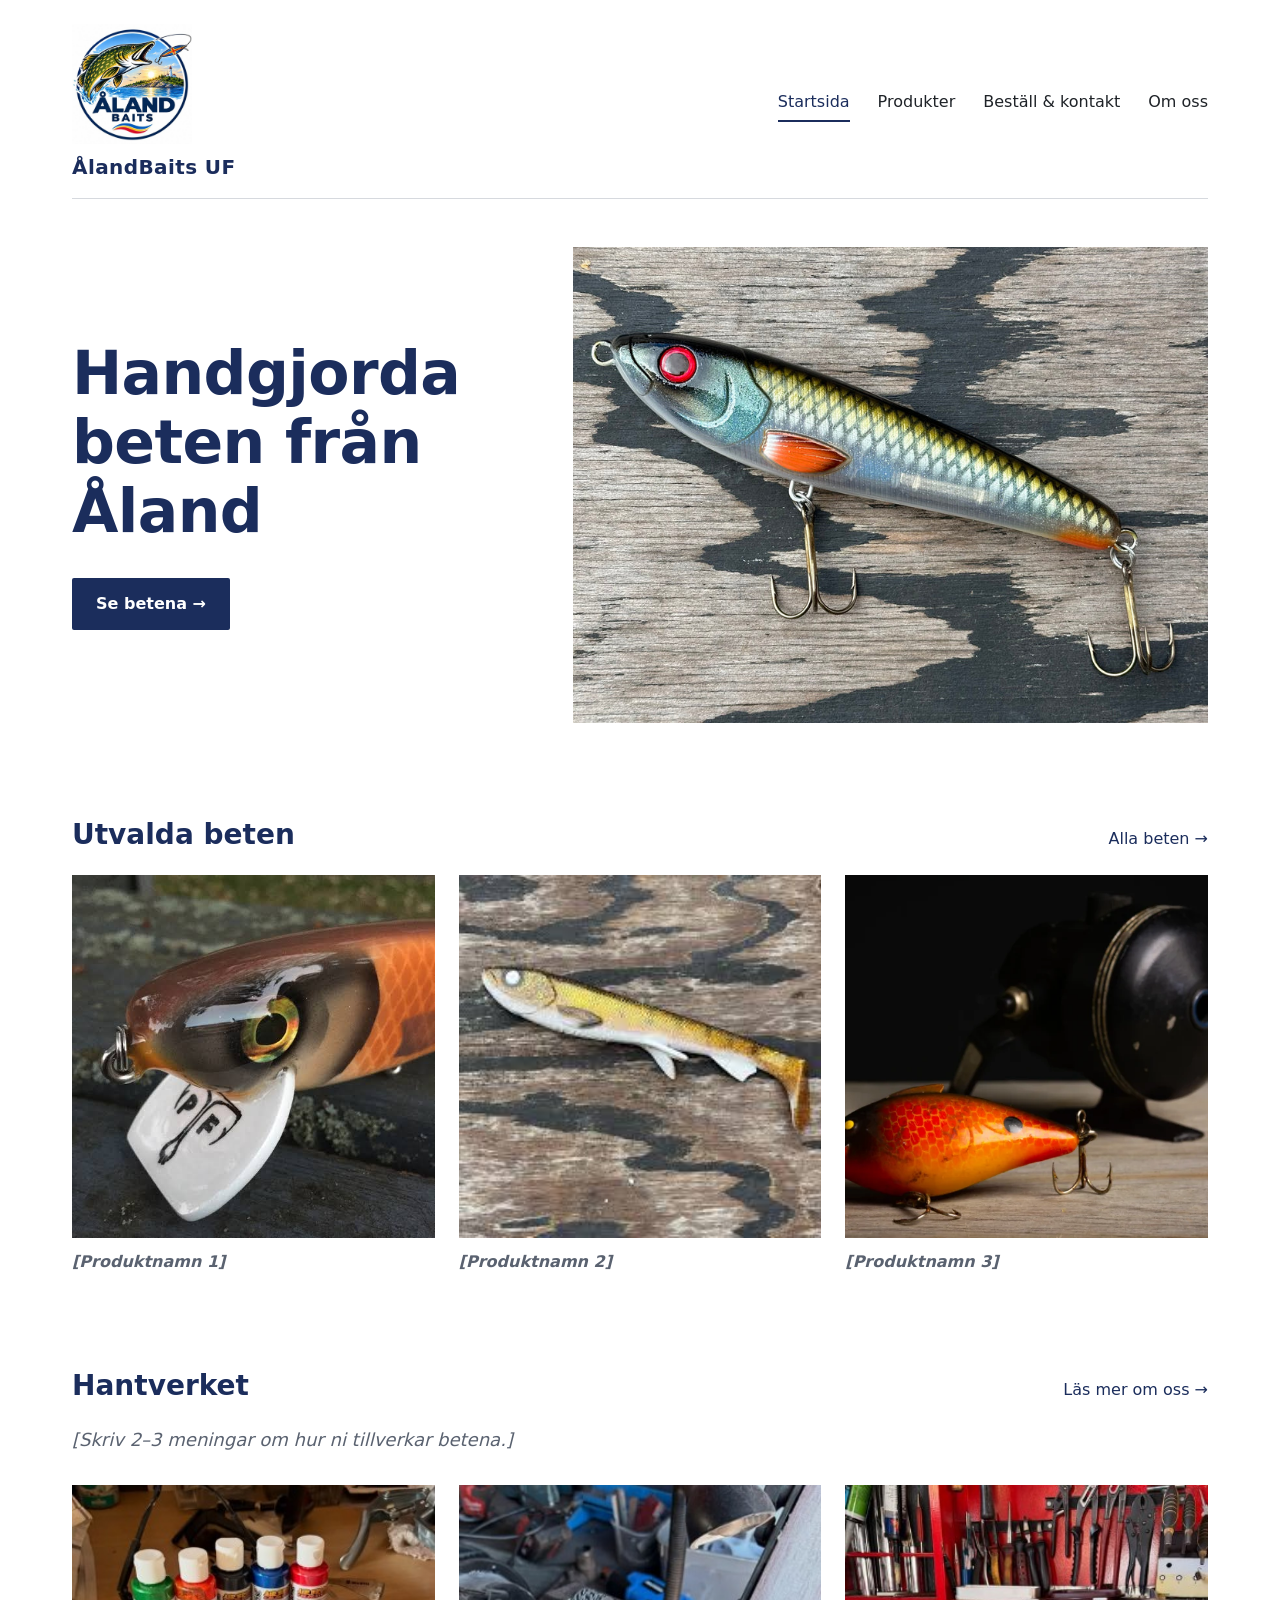
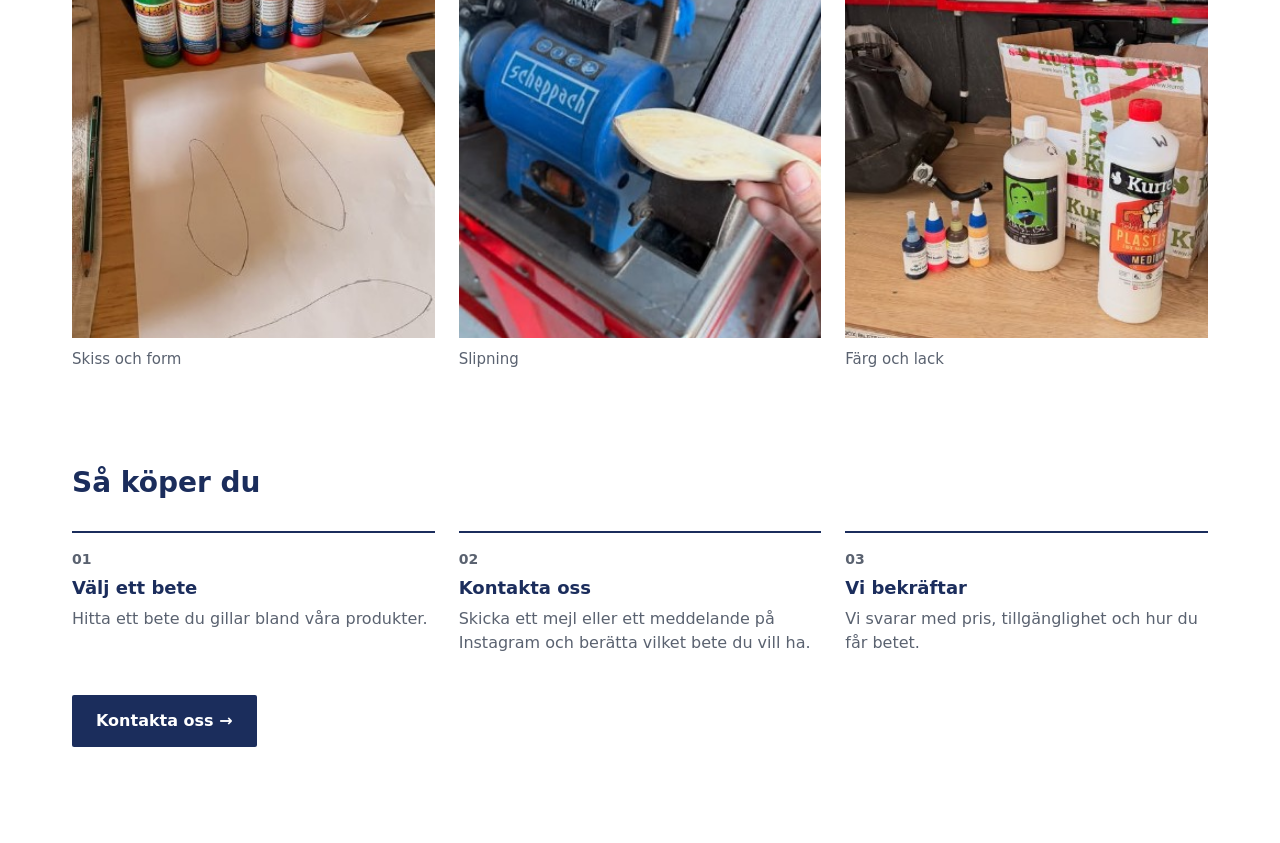
==== index.html @ a207cc2d "Första versionen av Åland Baits startsida Grundstruktur, navigering, startsida med toppbild, utvalda" ====
<!DOCTYPE html>
<html lang="sv">
<head>
  <meta charset="UTF-8">
  <meta name="viewport" content="width=device-width, initial-scale=1.0">
  <title>Åland Baits UF – Handgjorda beten från Åland</title>
  <meta name="description" content="Åland Baits UF tillverkar handgjorda fiskedrag på Åland.">
  <link rel="stylesheet" href="css/style.css">
</head>
<body>

  <header class="site-header">
    <div class="header-top">
      <a href="index.html" class="brand">
        <img src="bilder/logotyp.jpg" alt="Åland Baits logotyp" class="brand-logo" width="120" height="120">
        <span class="brand-name">ÅlandBaits UF</span>
      </a>
      <nav aria-label="Huvudmeny">
        <ul class="nav">
          <li><a href="index.html" aria-current="page">Startsida</a></li>
          <li><a href="produkter.html">Produkter</a></li>
          <li><a href="bestall.html">Beställ &amp; kontakt</a></li>
          <li><a href="om-oss.html">Om oss</a></li>
        </ul>
      </nav>
    </div>
    <hr class="brand-line">
  </header>

  <main>

    <!-- 1. Toppbild -->
    <section class="hero">
      <div class="hero-text">
        <h1>Handgjorda beten från Åland</h1>
        <a href="produkter.html" class="button">Se betena →</a>
      </div>
      <div class="media hero-media">
        <img src="bilder/hero.jpg" alt="Handmålat träbete på väderbitet trä">
      </div>
    </section>

    <!-- 2. Utvalda beten – byt [Produktnamn] mot riktiga namn -->
    <section class="section" aria-labelledby="utvalda-rubrik">
      <div class="section-head">
        <h2 id="utvalda-rubrik">Utvalda beten</h2>
        <a href="produkter.html" class="more-link">Alla beten →</a>
      </div>
      <ul class="product-grid">
        <li>
          <a href="produkter.html" class="product-card">
            <div class="media"><img src="bilder/produkt-1.jpg" alt="" loading="lazy"></div>
            <span class="product-name placeholder-text">[Produktnamn 1]</span>
          </a>
        </li>
        <li>
          <a href="produkter.html" class="product-card">
            <div class="media"><img src="bilder/produkt-2.jpg" alt="" loading="lazy"></div>
            <span class="product-name placeholder-text">[Produktnamn 2]</span>
          </a>
        </li>
        <li>
          <a href="produkter.html" class="product-card">
            <div class="media"><img src="bilder/produkt-3.webp" alt="" loading="lazy"></div>
            <span class="product-name placeholder-text">[Produktnamn 3]</span>
          </a>
        </li>
      </ul>
    </section>

    <!-- 3. Hantverket -->
    <section class="section" aria-labelledby="hantverk-rubrik">
      <div class="section-head">
        <h2 id="hantverk-rubrik">Hantverket</h2>
        <a href="om-oss.html" class="more-link">Läs mer om oss →</a>
      </div>
      <p class="lead placeholder-text">[Skriv 2–3 meningar om hur ni tillverkar betena.]</p>
      <ol class="process-grid">
        <li>
          <figure>
            <div class="media"><img src="bilder/verkstad-1.jpg" alt="Skisser av betesformer bredvid ett utsågat träämne och färgflaskor" loading="lazy"></div>
            <figcaption>Skiss och form</figcaption>
          </figure>
        </li>
        <li>
          <figure>
            <div class="media"><img src="bilder/verkstad-2.jpg" alt="Ett träämne slipas mot en bandslip i verkstaden" loading="lazy"></div>
            <figcaption>Slipning</figcaption>
          </figure>
        </li>
        <li>
          <figure>
            <div class="media"><img src="bilder/verkstad-3.jpg" alt="Färg och lack på arbetsbänken" loading="lazy"></div>
            <figcaption>Färg och lack</figcaption>
          </figure>
        </li>
      </ol>
    </section>

    <!-- 4. Så köper du -->
    <section class="section" aria-labelledby="kop-rubrik">
      <h2 id="kop-rubrik">Så köper du</h2>
      <ol class="steps">
        <li>
          <h3>Välj ett bete</h3>
          <p>Hitta ett bete du gillar bland våra produkter.</p>
        </li>
        <li>
          <h3>Kontakta oss</h3>
          <p>Skicka ett mejl eller ett meddelande på Instagram och berätta vilket bete du vill ha.</p>
        </li>
        <li>
          <h3>Vi bekräftar</h3>
          <p>Vi svarar med pris, tillgänglighet och hur du får betet.</p>
        </li>
      </ol>
      <a href="bestall.html" class="button">Kontakta oss →</a>
    </section>

  </main>

  <script src="js/bilder.js"></script>

</body>
</html>
---- css/style.css ----
/* Grundvariabler – färger hämtade från logotypen */
:root {
  --navy: #1b2d5c;
  --text: #1f2328;
  --muted: #5a6270;
  --line: #d6d9de;
  --bg: #ffffff;
  --surface: #f1efeb;
  --page-width: 1200px;
  --gutter: 32px;
}

*,
*::before,
*::after {
  box-sizing: border-box;
}

body {
  margin: 0;
  background: var(--bg);
  color: var(--text);
  font-family: system-ui, -apple-system, "Segoe UI", Roboto, Arial, sans-serif;
  line-height: 1.5;
}

h1,
h2,
h3 {
  color: var(--navy);
  line-height: 1.15;
  margin: 0;
}

/* Sidhuvud */
.site-header {
  max-width: var(--page-width);
  margin: 0 auto;
  padding: 24px var(--gutter) 0;
}

.header-top {
  display: flex;
  justify-content: space-between;
  align-items: center;
  gap: 24px;
}

.brand {
  display: inline-flex;
  flex-direction: column;
  align-items: flex-start;
  gap: 8px;
  text-decoration: none;
  color: var(--navy);
}

.brand-logo {
  display: block;
  width: 120px;
  height: auto;
}

.brand-name {
  font-size: 1.25rem;
  font-weight: 700;
  letter-spacing: 0.02em;
}

/* Navigering */
.nav {
  display: flex;
  flex-wrap: wrap;
  gap: 8px 28px;
  margin: 0;
  padding: 0;
  list-style: none;
}

.nav a {
  display: inline-block;
  padding: 6px 0;
  color: var(--text);
  font-weight: 500;
  text-decoration: none;
  border-bottom: 2px solid transparent;
}

.nav a:hover,
.nav a:focus-visible {
  color: var(--navy);
  border-bottom-color: var(--line);
}

.nav a[aria-current="page"] {
  color: var(--navy);
  border-bottom-color: var(--navy);
}

.brand-line {
  border: 0;
  border-top: 1px solid var(--line);
  margin: 16px 0 0;
}

/* Innehåll */
main {
  max-width: var(--page-width);
  margin: 0 auto;
  padding: 0 var(--gutter) 96px;
}

.section {
  margin-top: 96px;
}

.section h2 {
  font-size: 1.75rem;
}

.section-head {
  display: flex;
  justify-content: space-between;
  align-items: baseline;
  gap: 16px;
  margin-bottom: 24px;
}

.more-link {
  color: var(--navy);
  font-weight: 500;
  text-decoration: none;
  white-space: nowrap;
}

.more-link:hover {
  text-decoration: underline;
}

.lead {
  max-width: 60ch;
  margin: 0 0 32px;
  font-size: 1.125rem;
}

.button {
  display: inline-block;
  padding: 14px 24px;
  background: var(--navy);
  color: #fff;
  font-weight: 600;
  text-decoration: none;
  border-radius: 2px;
}

.button:hover,
.button:focus-visible {
  background: #0f1d40;
}

/* Text som ska bytas ut */
.placeholder-text {
  color: var(--muted);
  font-style: italic;
}

/* Bildram med platshållare om bilden saknas (se js/bilder.js) */
.media {
  position: relative;
  aspect-ratio: 1 / 1;
  overflow: hidden;
  background: var(--surface);
}

.media img {
  display: block;
  width: 100%;
  height: 100%;
  object-fit: cover;
}

.media.is-missing img {
  display: none;
}

.media.is-missing::after {
  content: "Bild saknas\A" attr(data-file);
  white-space: pre;
  position: absolute;
  inset: 0;
  display: flex;
  align-items: center;
  justify-content: center;
  text-align: center;
  color: var(--muted);
  font-size: 0.875rem;
  border: 1px dashed var(--line);
}

/* 1. Toppbild */
.hero {
  display: grid;
  grid-template-columns: 5fr 7fr;
  align-items: center;
  gap: 48px;
  margin-top: 48px;
}

.hero h1 {
  font-size: clamp(2.25rem, 5vw, 3.75rem);
  letter-spacing: -0.01em;
  margin-bottom: 32px;
}

.hero-media {
  aspect-ratio: 4 / 3;
}

/* 2. Utvalda beten */
.product-grid,
.process-grid,
.steps {
  display: grid;
  grid-template-columns: repeat(3, 1fr);
  gap: 24px;
  margin: 0;
  padding: 0;
  list-style: none;
}

.product-card {
  display: block;
  color: inherit;
  text-decoration: none;
}

.product-card img {
  transition: transform 0.3s ease;
}

.product-card:hover img {
  transform: scale(1.03);
}

.product-name {
  display: block;
  margin-top: 12px;
  font-weight: 600;
}

/* 3. Hantverket */
.process-grid figure {
  margin: 0;
}

.process-grid .media {
  aspect-ratio: 4 / 5;
}

.process-grid figcaption {
  margin-top: 10px;
  color: var(--muted);
  font-size: 0.9375rem;
}

/* 4. Så köper du */
.section > h2 {
  margin-bottom: 32px;
}

.steps {
  counter-reset: step;
  margin-bottom: 40px;
}

.steps li {
  counter-increment: step;
  padding-top: 16px;
  border-top: 2px solid var(--navy);
}

.steps li::before {
  content: counter(step, decimal-leading-zero);
  display: block;
  margin-bottom: 8px;
  color: var(--muted);
  font-size: 0.875rem;
  font-weight: 600;
}

.steps h3 {
  font-size: 1.125rem;
}

.steps p {
  margin: 8px 0 0;
  color: var(--muted);
}

@media (prefers-reduced-motion: reduce) {
  .product-card img {
    transition: none;
  }
}

/* Surfplatta */
@media (max-width: 900px) {
  .hero {
    grid-template-columns: 1fr;
    gap: 24px;
  }

  .hero-text {
    order: 1;
  }

  .hero h1 {
    margin-bottom: 20px;
  }
}

/* Mobil */
@media (max-width: 600px) {
  :root {
    --gutter: 16px;
  }

  .site-header {
    padding-top: 16px;
  }

  .header-top {
    flex-direction: column;
    align-items: stretch;
    gap: 12px;
  }

  .brand {
    align-self: flex-start;
  }

  .nav {
    justify-content: space-between;
    gap: 4px 8px;
    font-size: 0.9375rem;
  }

  .brand-logo {
    width: 88px;
  }

  .hero {
    margin-top: 24px;
  }

  .section {
    margin-top: 64px;
  }

  .section h2 {
    font-size: 1.5rem;
  }

  .product-grid,
  .steps {
    grid-template-columns: 1fr;
  }

  .product-grid {
    gap: 32px;
  }

  .process-grid {
    gap: 8px;
  }

  .process-grid figcaption {
    font-size: 0.8125rem;
  }
}
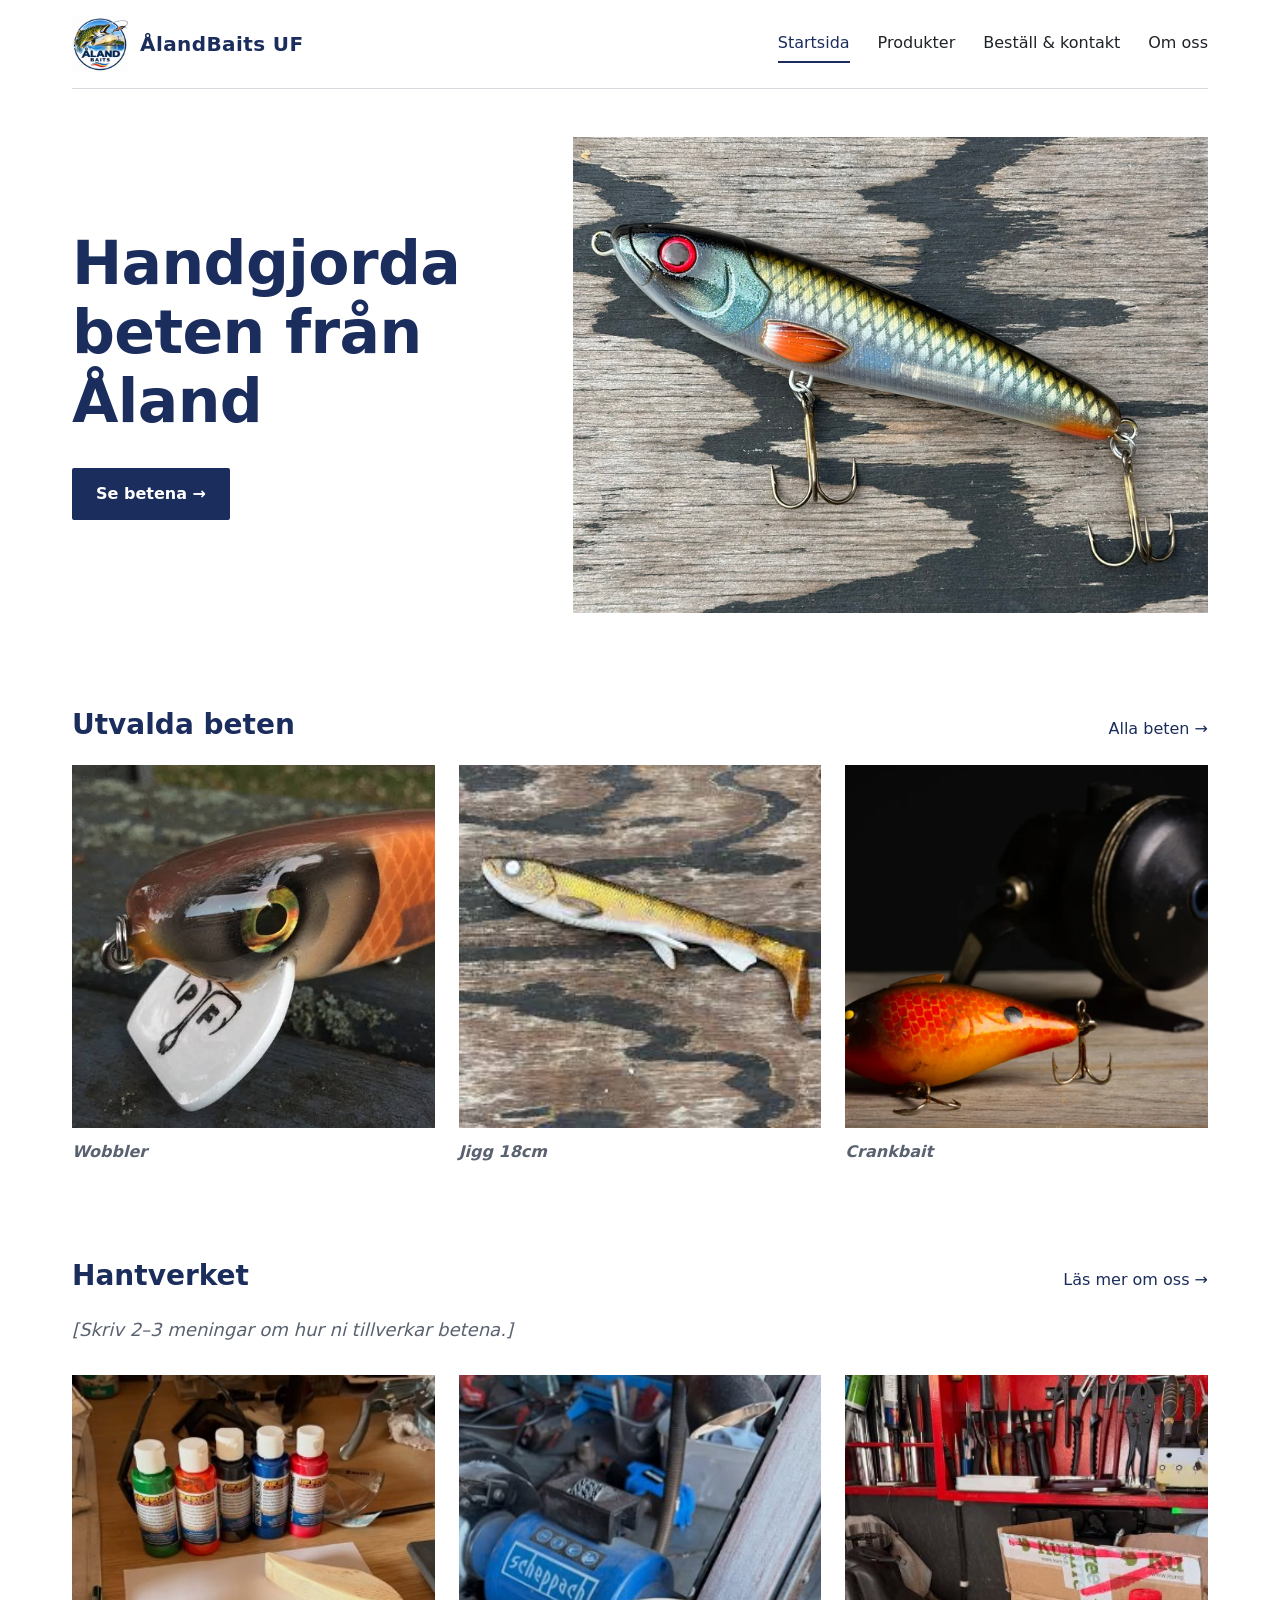
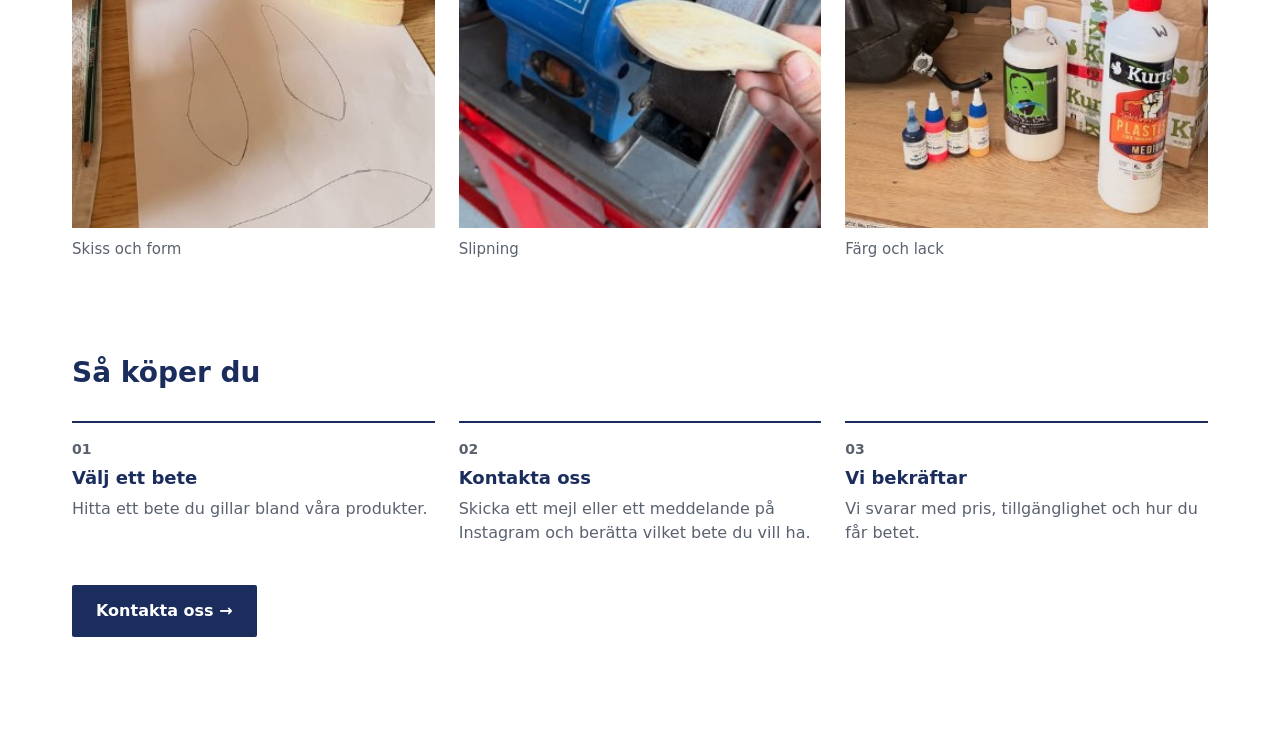
==== commit dece3768: "Smalare sidhuvud med logotyp och namn på samma rad Co-Authored-By: Claude Opus 5.5 <noreply@anthropi" ====
--- a/index.html
+++ b/index.html
@@ -50,19 +50,19 @@
         <li>
           <a href="produkter.html" class="product-card">
             <div class="media"><img src="bilder/produkt-1.jpg" alt="" loading="lazy"></div>
-            <span class="product-name placeholder-text">[Produktnamn 1]</span>
+            <span class="product-name placeholder-text">Wobbler</span>
           </a>
         </li>
         <li>
           <a href="produkter.html" class="product-card">
             <div class="media"><img src="bilder/produkt-2.jpg" alt="" loading="lazy"></div>
-            <span class="product-name placeholder-text">[Produktnamn 2]</span>
+            <span class="product-name placeholder-text">Jigg 18cm</span>
           </a>
         </li>
         <li>
           <a href="produkter.html" class="product-card">
             <div class="media"><img src="bilder/produkt-3.webp" alt="" loading="lazy"></div>
-            <span class="product-name placeholder-text">[Produktnamn 3]</span>
+            <span class="product-name placeholder-text">Crankbait</span>
           </a>
         </li>
       </ul>
--- a/css/style.css
+++ b/css/style.css
@@ -36,7 +36,7 @@
 .site-header {
   max-width: var(--page-width);
   margin: 0 auto;
-  padding: 24px var(--gutter) 0;
+  padding: 16px var(--gutter) 0;
 }
 
 .header-top {
@@ -48,16 +48,15 @@
 
 .brand {
   display: inline-flex;
-  flex-direction: column;
-  align-items: flex-start;
-  gap: 8px;
+  align-items: center;
+  gap: 12px;
   text-decoration: none;
   color: var(--navy);
 }
 
 .brand-logo {
   display: block;
-  width: 120px;
+  width: 56px;
   height: auto;
 }
 
@@ -346,7 +345,7 @@
   }
 
   .brand-logo {
-    width: 88px;
+    width: 48px;
   }
 
   .hero {
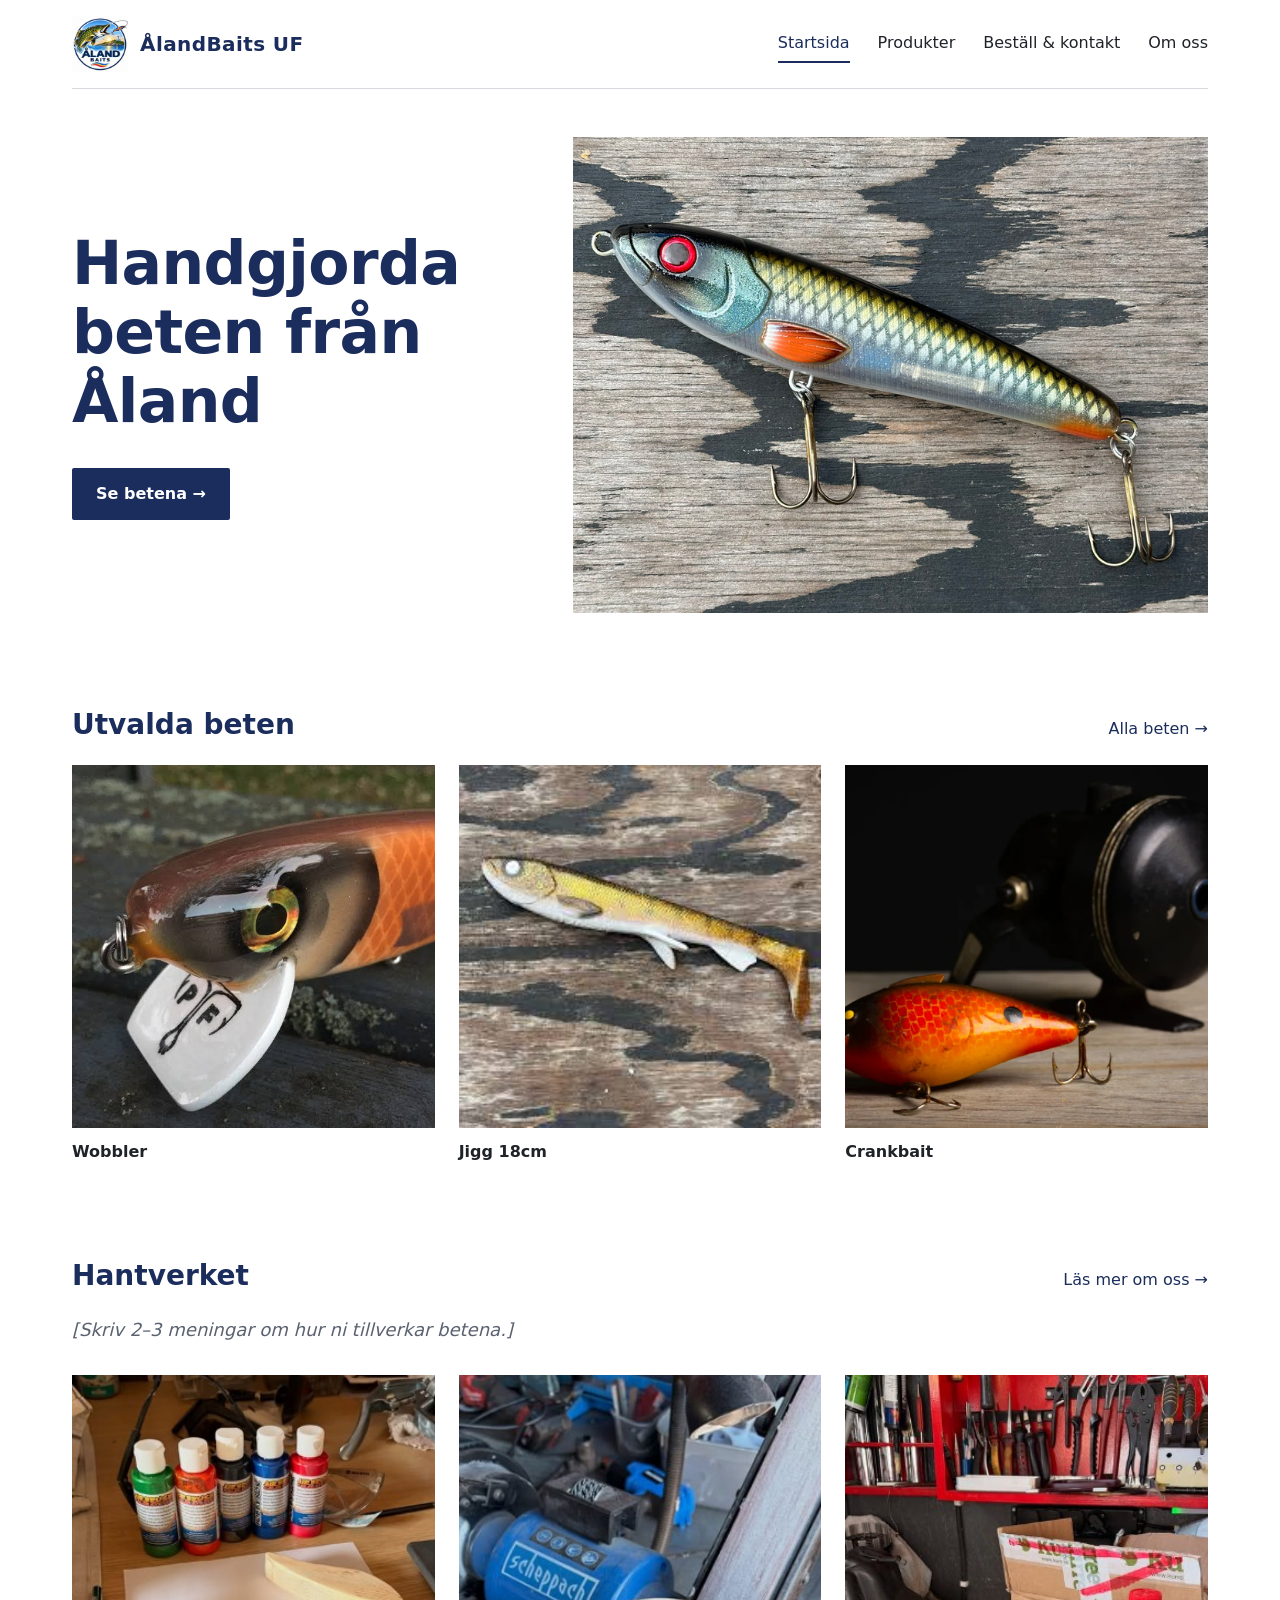
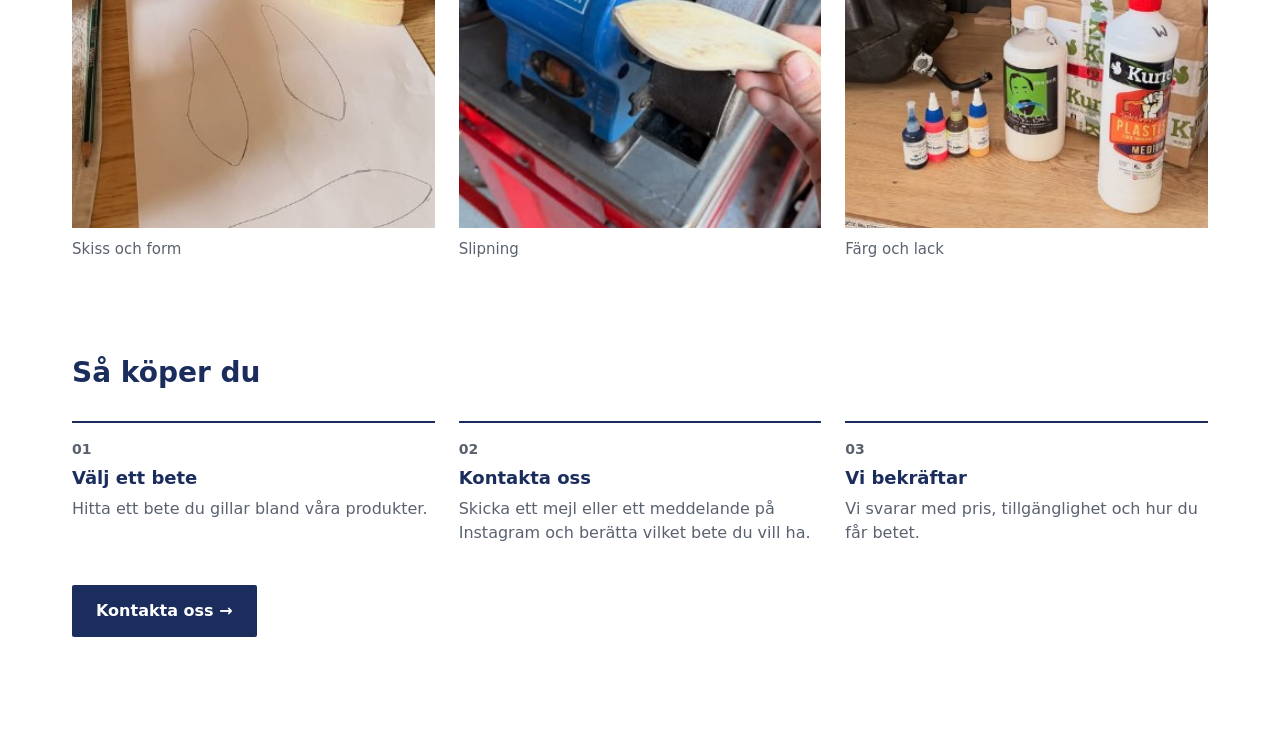
==== commit f8a579c5: "Visa produktnamnen som riktig text i stället för platshållare Co-Authored-By: Claude Opus 5.5 <norep" ====
--- a/index.html
+++ b/index.html
@@ -50,19 +50,19 @@
         <li>
           <a href="produkter.html" class="product-card">
             <div class="media"><img src="bilder/produkt-1.jpg" alt="" loading="lazy"></div>
-            <span class="product-name placeholder-text">Wobbler</span>
+            <span class="product-name">Wobbler</span>
           </a>
         </li>
         <li>
           <a href="produkter.html" class="product-card">
             <div class="media"><img src="bilder/produkt-2.jpg" alt="" loading="lazy"></div>
-            <span class="product-name placeholder-text">Jigg 18cm</span>
+            <span class="product-name">Jigg 18cm</span>
           </a>
         </li>
         <li>
           <a href="produkter.html" class="product-card">
             <div class="media"><img src="bilder/produkt-3.webp" alt="" loading="lazy"></div>
-            <span class="product-name placeholder-text">Crankbait</span>
+            <span class="product-name">Crankbait</span>
           </a>
         </li>
       </ul>
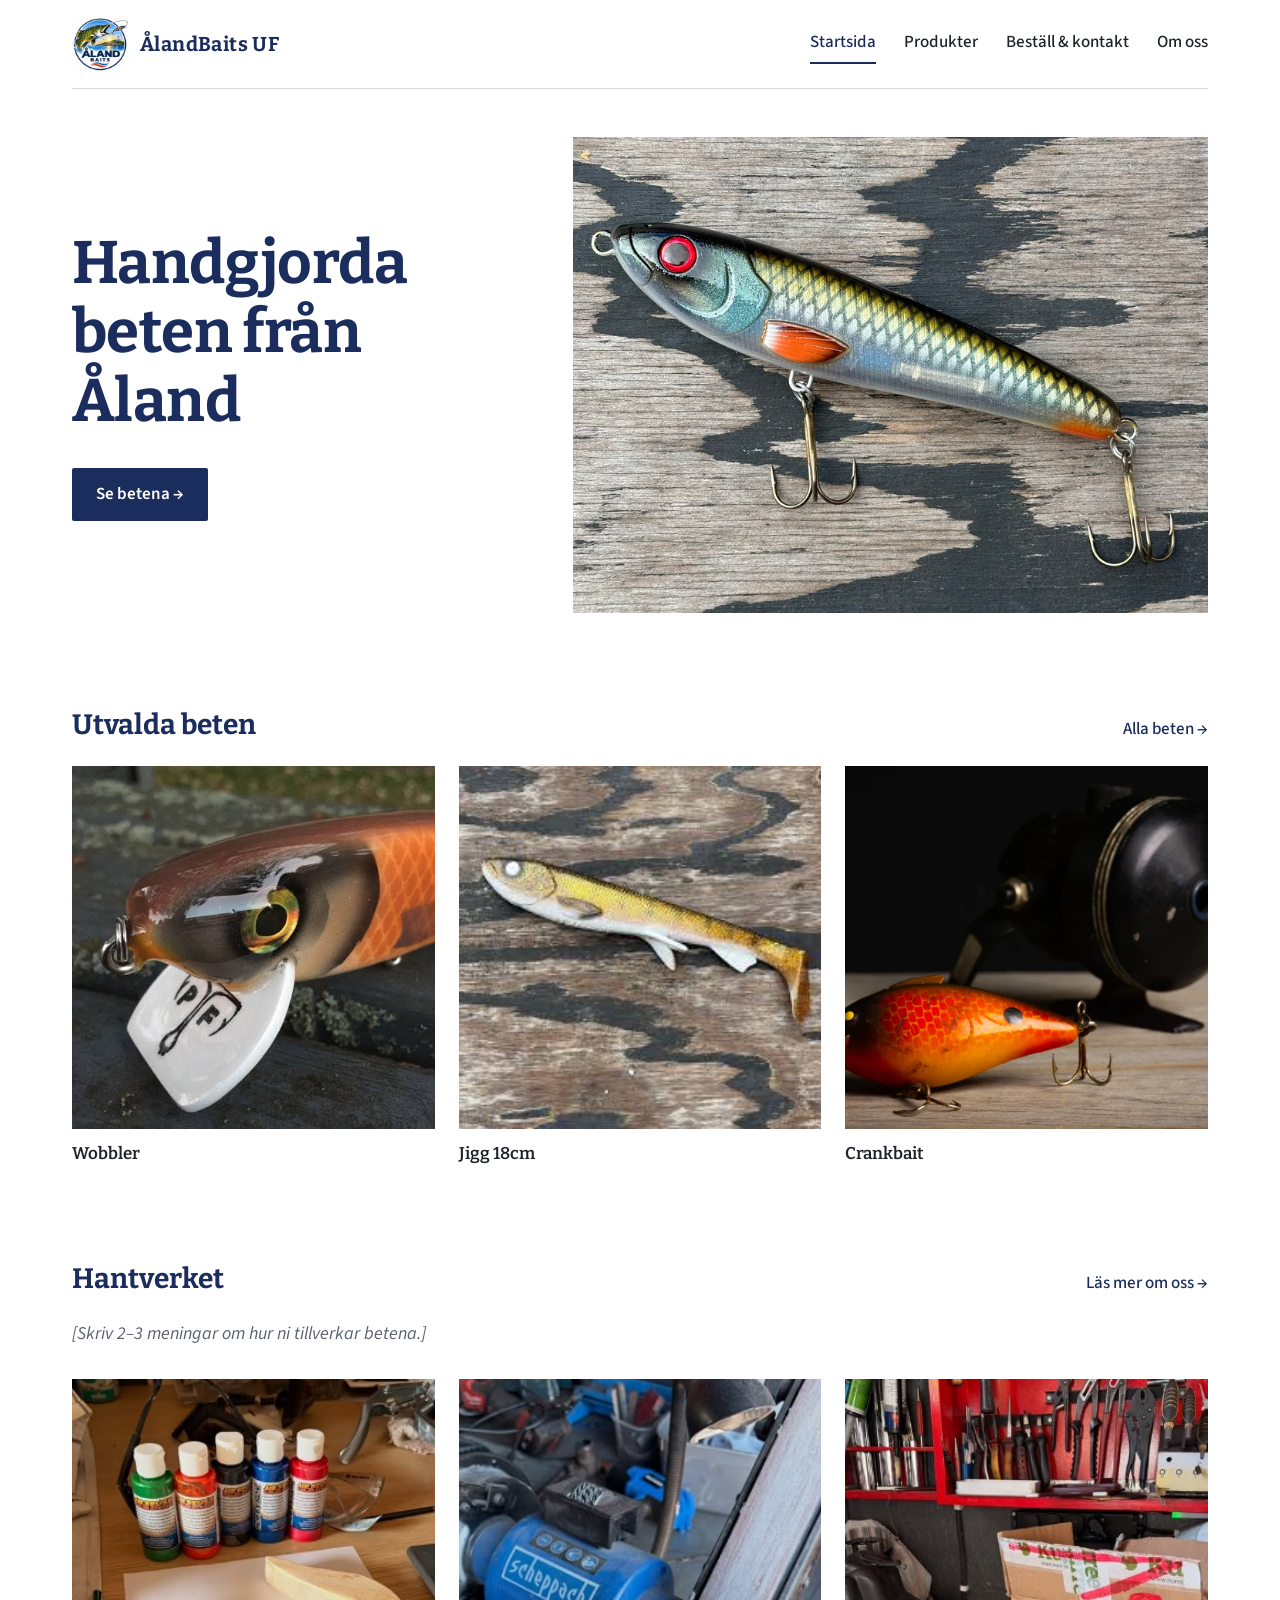
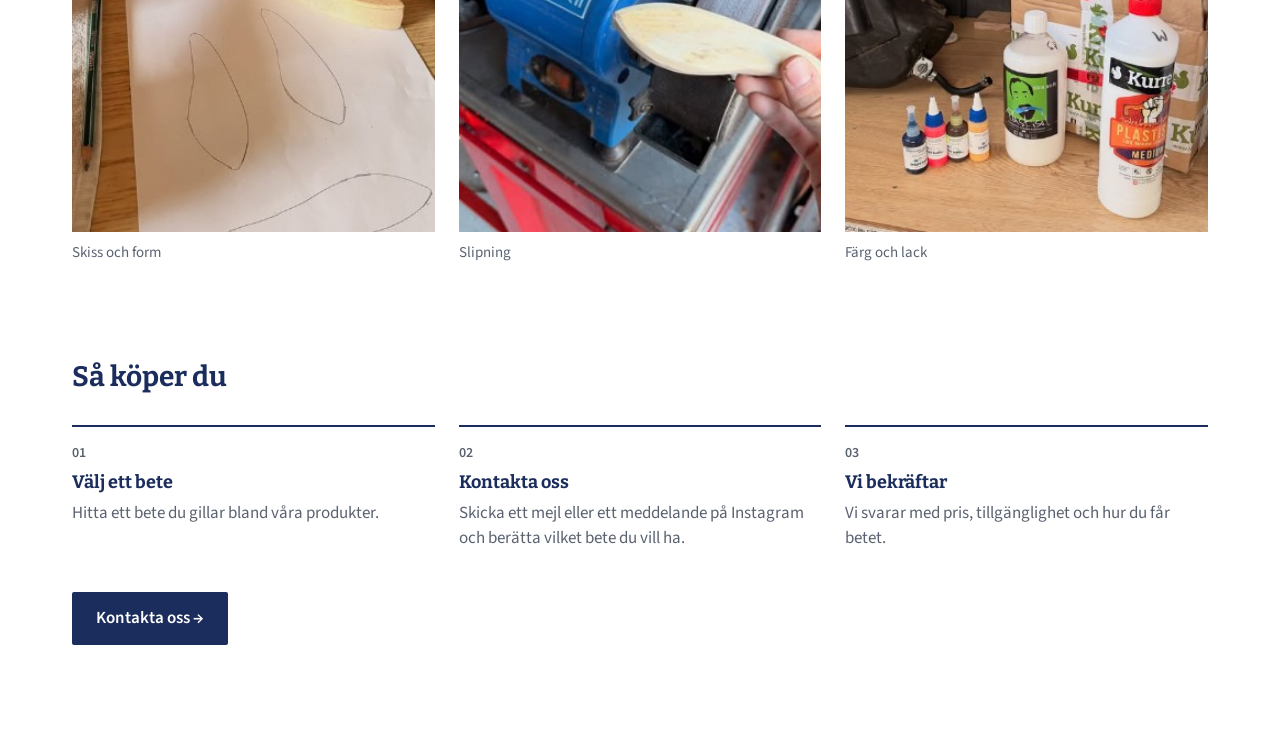
==== commit 9ced23a3: "Produktsida, kontaktsida med specialbeställning och nytt typsnitt - Produkter: filterknappar per kat" ====
--- a/index.html
+++ b/index.html
@@ -5,6 +5,9 @@
   <meta name="viewport" content="width=device-width, initial-scale=1.0">
   <title>Åland Baits UF – Handgjorda beten från Åland</title>
   <meta name="description" content="Åland Baits UF tillverkar handgjorda fiskedrag på Åland.">
+  <link rel="preconnect" href="https://fonts.googleapis.com">
+  <link rel="preconnect" href="https://fonts.gstatic.com" crossorigin>
+  <link rel="stylesheet" href="https://fonts.googleapis.com/css2?family=Bitter:wght@600;700&family=Source+Sans+3:ital,wght@0,400;0,500;0,600;1,400&display=swap">
   <link rel="stylesheet" href="css/style.css">
 </head>
 <body>
@@ -48,19 +51,19 @@
       </div>
       <ul class="product-grid">
         <li>
-          <a href="produkter.html" class="product-card">
+          <a href="produkter.html#wobbler" class="product-card">
             <div class="media"><img src="bilder/produkt-1.jpg" alt="" loading="lazy"></div>
             <span class="product-name">Wobbler</span>
           </a>
         </li>
         <li>
-          <a href="produkter.html" class="product-card">
+          <a href="produkter.html#jigg-18cm" class="product-card">
             <div class="media"><img src="bilder/produkt-2.jpg" alt="" loading="lazy"></div>
             <span class="product-name">Jigg 18cm</span>
           </a>
         </li>
         <li>
-          <a href="produkter.html" class="product-card">
+          <a href="produkter.html#crankbait" class="product-card">
             <div class="media"><img src="bilder/produkt-3.webp" alt="" loading="lazy"></div>
             <span class="product-name">Crankbait</span>
           </a>
--- a/css/style.css
+++ b/css/style.css
@@ -8,6 +8,8 @@
   --surface: #f1efeb;
   --page-width: 1200px;
   --gutter: 32px;
+  --font-heading: "Bitter", Georgia, serif;
+  --font-body: "Source Sans 3", system-ui, "Segoe UI", Arial, sans-serif;
 }
 
 *,
@@ -20,13 +22,23 @@
   margin: 0;
   background: var(--bg);
   color: var(--text);
-  font-family: system-ui, -apple-system, "Segoe UI", Roboto, Arial, sans-serif;
+  font-family: var(--font-body);
+  font-size: 1.0625rem;
   line-height: 1.5;
+}
+
+h1,
+h2,
+h3,
+.brand-name,
+.product-name {
+  font-family: var(--font-heading);
 }
 
 h1,
 h2,
 h3 {
+  font-weight: 700;
   color: var(--navy);
   line-height: 1.15;
   margin: 0;
@@ -157,6 +169,17 @@
   background: #0f1d40;
 }
 
+.button-secondary {
+  background: transparent;
+  color: var(--navy);
+  box-shadow: inset 0 0 0 1px var(--navy);
+}
+
+.button-secondary:hover,
+.button-secondary:focus-visible {
+  background: var(--surface);
+}
+
 /* Text som ska bytas ut */
 .placeholder-text {
   color: var(--muted);
@@ -165,6 +188,7 @@
 
 /* Bildram med platshållare om bilden saknas (se js/bilder.js) */
 .media {
+  display: block;
   position: relative;
   aspect-ratio: 1 / 1;
   overflow: hidden;
@@ -229,8 +253,20 @@
 
 .product-card {
   display: block;
+  width: 100%;
+  padding: 0;
+  border: 0;
+  background: none;
+  font: inherit;
+  text-align: left;
   color: inherit;
   text-decoration: none;
+  cursor: pointer;
+}
+
+.product-card:focus-visible {
+  outline: 2px solid var(--navy);
+  outline-offset: 4px;
 }
 
 .product-card img {
@@ -245,6 +281,404 @@
   display: block;
   margin-top: 12px;
   font-weight: 600;
+}
+
+.product-more {
+  display: block;
+  margin-top: 2px;
+  color: var(--navy);
+  font-size: 0.9375rem;
+}
+
+.product-card:hover .product-more {
+  text-decoration: underline;
+}
+
+/* Produktsidan */
+.page-intro {
+  margin: 48px 0 32px;
+}
+
+.page-intro h1 {
+  font-size: clamp(2rem, 4vw, 2.75rem);
+}
+
+.page-intro p {
+  margin: 8px 0 0;
+  color: var(--muted);
+}
+
+.filters {
+  display: flex;
+  flex-wrap: wrap;
+  gap: 8px;
+  margin-bottom: 32px;
+}
+
+.filter {
+  padding: 8px 16px;
+  border: 1px solid var(--line);
+  border-radius: 6px;
+  background: var(--bg);
+  color: var(--text);
+  font: inherit;
+  font-weight: 500;
+  cursor: pointer;
+}
+
+.filter:hover {
+  border-color: var(--navy);
+}
+
+.filter[aria-pressed="true"] {
+  background: var(--navy);
+  border-color: var(--navy);
+  color: #fff;
+  font-style: normal;
+}
+
+.empty-note {
+  color: var(--muted);
+}
+
+/* Beställ & kontakt */
+.contact-grid {
+  display: grid;
+  grid-template-columns: repeat(2, 1fr);
+  gap: 16px;
+  margin: 0;
+  padding: 0;
+  list-style: none;
+}
+
+.contact-card {
+  display: flex;
+  flex-direction: column;
+  gap: 4px;
+  height: 100%;
+  padding: 28px;
+  background: var(--surface);
+  border-radius: 6px;
+  color: var(--text);
+  text-decoration: none;
+}
+
+.contact-card:hover {
+  box-shadow: inset 0 0 0 1px var(--navy);
+}
+
+.contact-card:focus-visible {
+  outline: 2px solid var(--navy);
+  outline-offset: 3px;
+}
+
+.contact-label {
+  color: var(--muted);
+  font-size: 0.9375rem;
+}
+
+.contact-value {
+  font-family: var(--font-heading);
+  font-size: 1.5rem;
+  font-weight: 700;
+  color: var(--navy);
+  overflow-wrap: anywhere;
+}
+
+.contact-value.placeholder-text {
+  color: var(--muted);
+}
+
+.contact-action {
+  margin-top: 12px;
+  color: var(--navy);
+  font-weight: 600;
+}
+
+.contact-card:hover .contact-action {
+  text-decoration: underline;
+}
+
+.order-grid {
+  display: grid;
+  grid-template-columns: repeat(2, 1fr);
+  gap: 48px;
+}
+
+.order-type {
+  padding-top: 16px;
+  border-top: 2px solid var(--navy);
+}
+
+.order-type h3 {
+  font-size: 1.25rem;
+  margin-bottom: 12px;
+}
+
+.order-type ol {
+  margin: 0;
+  padding-left: 1.25em;
+}
+
+.order-type li + li {
+  margin-top: 8px;
+}
+
+.order-type a {
+  color: var(--navy);
+}
+
+.order-type p {
+  margin: 0;
+}
+
+.order-type p + p {
+  margin-top: 8px;
+}
+
+/* Specialbeställning */
+.custom-order {
+  margin-top: 24px;
+}
+
+.custom-order summary {
+  list-style: none;
+  cursor: pointer;
+  border: 0;
+  font: inherit;
+  font-weight: 600;
+}
+
+.custom-order summary::-webkit-details-marker {
+  display: none;
+}
+
+.custom-order summary::after {
+  content: "▾";
+  display: inline-block;
+  margin-left: 10px;
+  transition: transform 0.2s ease;
+}
+
+.custom-order[open] summary::after {
+  transform: rotate(180deg);
+}
+
+.custom-form {
+  margin-top: 16px;
+  padding: 24px;
+  background: var(--surface);
+  border-radius: 6px;
+}
+
+.field {
+  margin: 0 0 16px;
+  padding: 0;
+  border: 0;
+  min-width: 0;
+}
+
+.field > label:not(.choice),
+.field legend {
+  display: block;
+  margin-bottom: 6px;
+  padding: 0;
+  font-weight: 600;
+}
+
+.optional {
+  color: var(--muted);
+  font-weight: 400;
+}
+
+.field input:not([type="radio"]),
+.field textarea {
+  width: 100%;
+  padding: 10px 12px;
+  border: 1px solid #b9bec7;
+  border-radius: 6px;
+  background: var(--bg);
+  color: var(--text);
+  font: inherit;
+}
+
+.field input:focus,
+.field textarea:focus {
+  outline: 2px solid var(--navy);
+  outline-offset: 0;
+  border-color: var(--navy);
+}
+
+.field-row {
+  display: grid;
+  grid-template-columns: 1fr 1fr;
+  gap: 16px;
+}
+
+.unit {
+  position: relative;
+}
+
+.unit input {
+  padding-right: 40px !important;
+}
+
+.unit span {
+  position: absolute;
+  right: 12px;
+  top: 50%;
+  transform: translateY(-50%);
+  color: var(--muted);
+  pointer-events: none;
+}
+
+.choice {
+  display: flex;
+  align-items: center;
+  gap: 10px;
+  padding: 6px 0;
+  cursor: pointer;
+}
+
+.choice input {
+  width: 18px;
+  height: 18px;
+  margin: 0;
+  accent-color: var(--navy);
+}
+
+.choice span {
+  color: var(--muted);
+  font-size: 0.875rem;
+}
+
+.form-actions {
+  display: flex;
+  flex-wrap: wrap;
+  gap: 8px;
+  margin-top: 8px;
+}
+
+.form-actions .button {
+  border: 0;
+  font: inherit;
+  font-weight: 600;
+  cursor: pointer;
+}
+
+.form-status {
+  margin: 12px 0 0;
+  font-size: 0.9375rem;
+}
+
+.form-status:empty {
+  display: none;
+}
+
+.form-status a {
+  color: var(--navy);
+}
+
+.checklist {
+  margin: 0;
+  padding: 0;
+  list-style: none;
+  max-width: 60ch;
+}
+
+.checklist li {
+  padding: 12px 0 12px 28px;
+  border-bottom: 1px solid var(--line);
+  position: relative;
+}
+
+.checklist li::before {
+  content: "✓";
+  position: absolute;
+  left: 0;
+  color: var(--navy);
+  font-weight: 600;
+}
+
+/* Informationsruta */
+.product-dialog {
+  width: calc(100% - 32px);
+  max-width: 920px;
+  max-height: calc(100% - 32px);
+  padding: 0;
+  border: 0;
+  color: var(--text);
+}
+
+.product-dialog::backdrop {
+  background: rgba(15, 29, 64, 0.6);
+}
+
+.dialog-inner {
+  display: grid;
+  grid-template-columns: 1fr 1fr;
+}
+
+.dialog-media {
+  aspect-ratio: auto;
+  min-height: 360px;
+}
+
+.dialog-body {
+  position: relative;
+  padding: 40px 32px 32px;
+}
+
+.dialog-body h2 {
+  font-size: 1.75rem;
+  padding-right: 40px;
+  margin-bottom: 16px;
+}
+
+.dialog-close {
+  position: absolute;
+  top: 12px;
+  right: 12px;
+  width: 40px;
+  height: 40px;
+  border: 0;
+  background: none;
+  color: var(--text);
+  font-size: 1.25rem;
+  cursor: pointer;
+}
+
+.dialog-close:hover {
+  background: var(--surface);
+}
+
+.specs {
+  display: grid;
+  grid-template-columns: auto 1fr;
+  gap: 8px 24px;
+  margin: 24px 0;
+  padding-top: 16px;
+  border-top: 1px solid var(--line);
+}
+
+.specs dt {
+  color: var(--muted);
+}
+
+.specs dd {
+  margin: 0;
+}
+
+.dialog-actions {
+  display: flex;
+  flex-wrap: wrap;
+  gap: 8px;
+}
+
+.dialog-note {
+  margin: 16px 0 0;
+  color: var(--muted);
+  font-size: 0.875rem;
 }
 
 /* 3. Hantverket */
@@ -316,6 +750,15 @@
   .hero h1 {
     margin-bottom: 20px;
   }
+
+  .dialog-inner {
+    grid-template-columns: 1fr;
+  }
+
+  .dialog-media {
+    aspect-ratio: 4 / 3;
+    min-height: 0;
+  }
 }
 
 /* Mobil */
@@ -369,6 +812,47 @@
     gap: 32px;
   }
 
+  .contact-grid,
+  .order-grid {
+    grid-template-columns: 1fr;
+  }
+
+  .order-grid {
+    gap: 32px;
+  }
+
+  .contact-card {
+    padding: 20px;
+  }
+
+  .custom-form {
+    padding: 16px;
+  }
+
+  .form-actions {
+    flex-direction: column;
+  }
+
+  .form-actions .button {
+    text-align: center;
+  }
+
+  .product-grid.catalog {
+    grid-template-columns: 1fr 1fr;
+    gap: 24px 12px;
+  }
+
+  .dialog-body {
+    padding: 24px 16px 20px;
+  }
+
+  .dialog-actions .button {
+    flex: 1;
+    padding: 14px 8px;
+    text-align: center;
+    white-space: nowrap;
+  }
+
   .process-grid {
     gap: 8px;
   }
